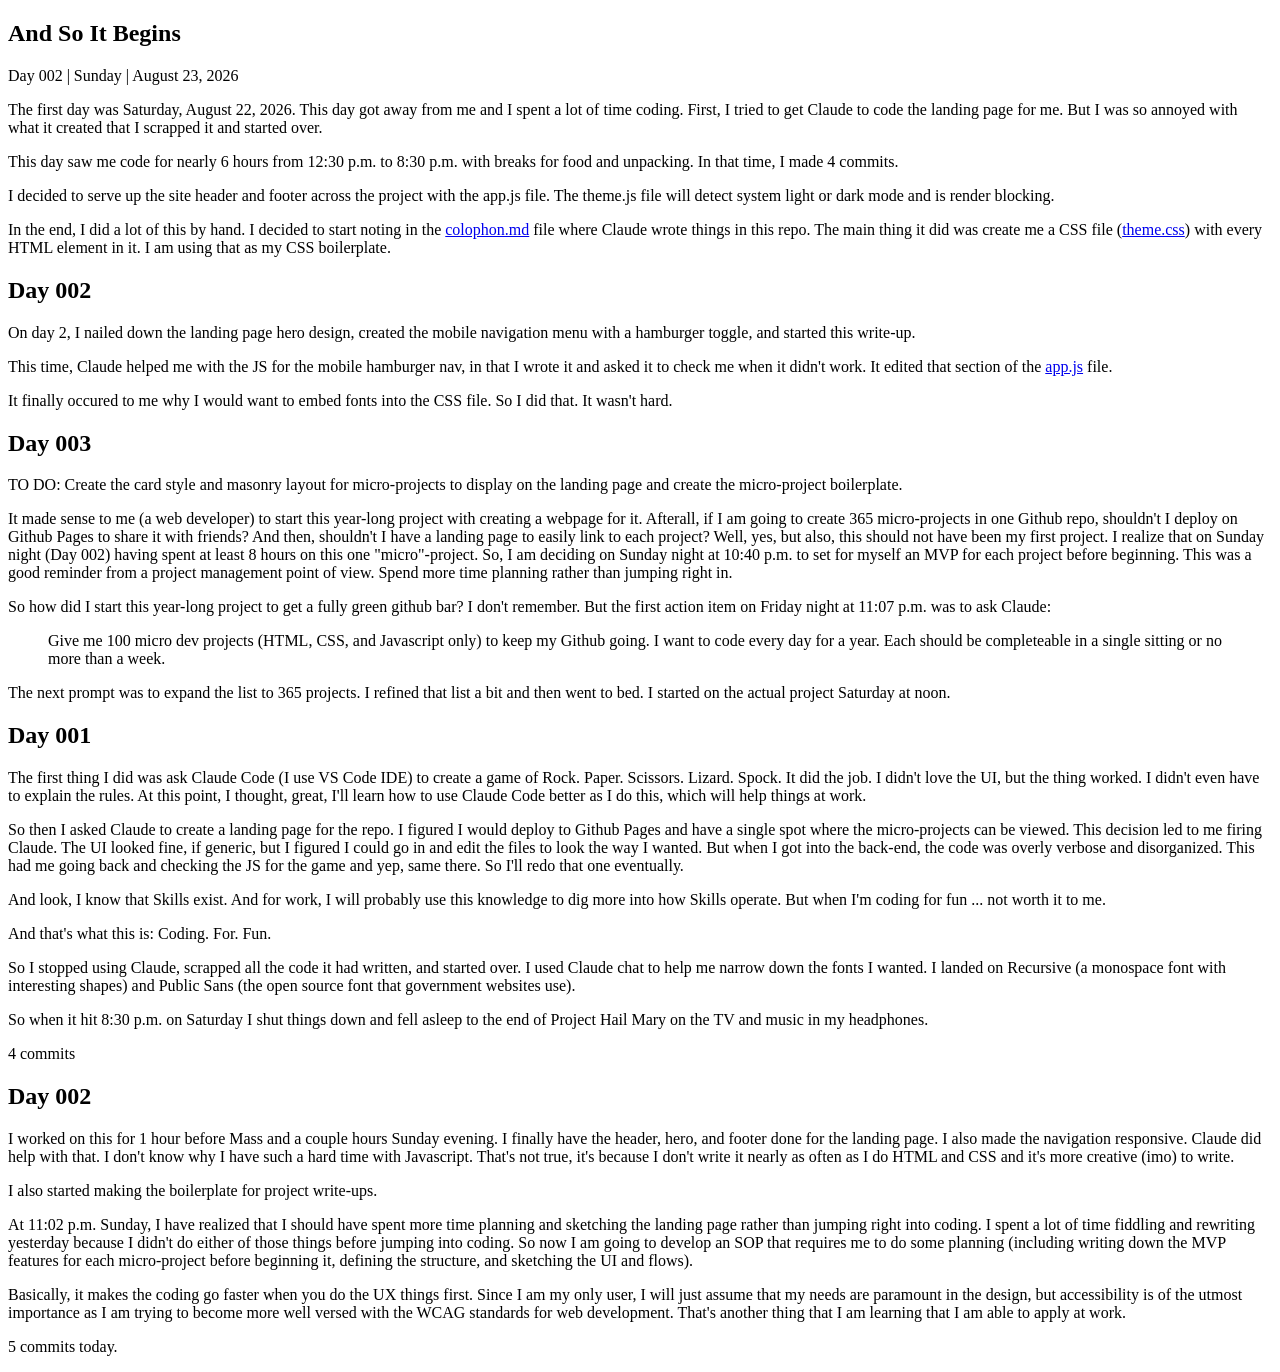
==== log/002/index.html @ 308d86f6 "Started Log and Boilerplate Started writing about this endeavor in a log folder. Also started creati" ====
<!DOCTYPE html>
<html lang="en">
<head>
  <meta charset="UTF-8">
  <meta name="viewport" content="width=device-width">
  <meta name="text-scale" content="scale">
  <title>Day 002 | And So It Begins | Developer Playground</title>
  <script src="/developer-playground/global-scripts/theme.js"></script>
  <link rel="stylesheet" href="style.css">
  <!-- FAVICON -->
  <link rel="apple-touch-icon" sizes="180x180" href="/developer-playground/favicon/apple-touch-icon.png">
  <link rel="icon" type="image/png" sizes="32x32" href="/developer-playground/favicon/favicon-32x32.png">
  <link rel="icon" type="image/png" sizes="16x16" href="/developer-playground/favicon/favicon-16x16.png">
  <link rel="manifest" href="/developer-playground/favicon/site.webmanifest">

  <link rel="canonical" href="https://aliciasecord.com/developer-playground/log/002">
  <link rel="me" href="https://mastodon.social/@atomicpixie">

  <meta name="description" content="This is my first log since starting the project. I fired Claude on Day 001. I am having fun.">
  <meta property="og:image" content="/developer-playground/images/LandingPageOGImage.png">
  <meta property="og:url" content="https://aliciasecord.com/dev-playground/log/002">
  <meta name="theme-color" content="#FFADBB">
  <meta property="fediverse:creator" content="@atomicpixie@mastodon.social" >
</head>

<body>
  <header><!-- site nav / back-to-home link --></header>

  <main>
    <article>
      <header class="hero">
        <h1>And So It Begins</h1>
        <p class="subtitle">Day 002 | Sunday | August 23, 2026</p>
      </header>
      <section class="log">
        <p>The first day was Saturday, August 22, 2026. This day got away from me and I spent a lot of time coding. First, I tried to get Claude to code the landing page for me. But I was so annoyed with what it created that I scrapped it and started over.</p>
        <p>This day saw me code for nearly 6 hours from 12:30 p.m. to 8:30 p.m. with breaks for food and unpacking. In that time, I made 4 commits.</p>
        <p>I decided to serve up the site header and footer across the project with the app.js file. The theme.js file will detect system light or dark mode and is render blocking.</p>
        <p>In the end, I did a lot of this by hand. I decided to start noting in the <a href="https://github.com/aliciasecord/developer-playground/blob/main/resources/colophon.md" target="_blank">colophon.md</a> file where Claude wrote things in this repo. The main thing it did was create me a CSS file (<a href="https://github.com/aliciasecord/developer-playground/blob/main/global-styles/theme.css" target="_blank">theme.css</a>) with every HTML element in it. I am using that as my CSS boilerplate.</p>
        <h2>Day 002</h2> 
        <p>On day 2, I nailed down the landing page hero design, created the mobile navigation menu with a hamburger toggle, and started this write-up.</p>
        <p>This time, Claude helped me with the JS for the mobile hamburger nav, in that I wrote it and asked it to check me when it didn't work. It edited that section of the <a href="https://github.com/aliciasecord/developer-playground/blob/main/global-scripts/app.js" target="_blank">app.js</a> file.</p>
        <p>It finally occured to me why I would want to embed fonts into the CSS file. So I did that. It wasn't hard. </p>
        <h2>Day 003</h2>
        <p>TO DO: Create the card style and masonry layout for micro-projects to display on the landing page and create the micro-project boilerplate.</p>
      </section>

<section>
<p>It made sense to me (a web developer) to start this year-long project with creating a webpage for it. Afterall, if I am going to create 365 micro-projects in one Github repo, shouldn't I deploy on Github Pages to share it with friends? And then, shouldn't I have a landing page to easily link to each project? Well, yes, but also, this should not have been my first project. I realize that on Sunday night (Day 002) having spent at least 8 hours on this one "micro"-project. So, I am deciding on Sunday night at 10:40 p.m. to set for myself an MVP for each project before beginning. This was a good reminder from a project management point of view. Spend more time planning rather than jumping right in.</p>

<p>So how did I start this year-long project to get a fully green github bar? I don't remember. But the first action item on Friday night at 11:07 p.m. was to ask Claude:</p>

<blockquote>
    Give me 100 micro dev projects (HTML, CSS, and Javascript only) to keep my Github going. I want to code every day for a year. Each should be completeable in a single sitting or no more than a week.
</blockquote>

<p>The next prompt was to expand the list to 365 projects. I refined that list a bit and then went to bed. I started on the actual project Saturday at noon.</p>

<h2>Day 001</h2>

<p>The first thing I did was ask Claude Code (I use VS Code IDE) to create a game of Rock. Paper. Scissors. Lizard. Spock. It did the job. I didn't love the UI, but the thing worked. I didn't even have to explain the rules. At this point, I thought, great, I'll learn how to use Claude Code better as I do this, which will help things at work.</p>

<p>So then I asked Claude to create a landing page for the repo. I figured I would deploy to Github Pages and have a single spot where the micro-projects can be viewed. This decision led to me firing Claude. The UI looked fine, if generic, but I figured I could go in and edit the files to look the way I wanted. But when I got into the back-end, the code was overly verbose and disorganized. This had me going back and checking the JS for the game and yep, same there. So I'll redo that one eventually.</p>

<p>And look, I know that Skills exist. And for work, I will probably use this knowledge to dig more into how Skills operate. But when I'm coding for fun ... not worth it to me.</p>

<p>And that's what this is: Coding. For. Fun.</p>

<p>So I stopped using Claude, scrapped all the code it had written, and started over. I used Claude chat to help me narrow down the fonts I wanted. I landed on Recursive (a monospace font with interesting shapes) and Public Sans (the open source font that government websites use).</p>

<p>So when it hit 8:30 p.m. on Saturday I shut things down and fell asleep to the end of Project Hail Mary on the TV and music in my headphones.</p>

<p>4 commits</p>

<h2>Day 002</h2>

<p>I worked on this for 1 hour before Mass and a couple hours Sunday evening. I finally have the header, hero, and footer done for the landing page. I also made the navigation responsive. Claude did help with that. I don't know why I have such a hard time with Javascript. That's not true, it's because I don't write it nearly as often as I do HTML and CSS and it's more creative (imo) to write.</p>

<p>I also started making the boilerplate for project write-ups.</p>

<p>At 11:02 p.m. Sunday, I have realized that I should have spent more time planning and sketching the landing page rather than jumping right into coding. I spent a lot of time fiddling and rewriting yesterday because I didn't do either of those things before jumping into coding. So now I am going to develop an SOP that requires me to do some planning (including writing down the MVP features for each micro-project before beginning it, defining the structure, and sketching the UI and flows).</p>

<p>Basically, it makes the coding go faster when you do the UX things first. Since I am my only user, I will just assume that my needs are paramount in the design, but accessibility is of the utmost importance as I am trying to become more well versed with the WCAG standards for web development. That's another thing that I am learning that I am able to apply at work.</p>

<p>5 commits today.</p>

</section>

      <footer class="article-footer">
        <!-- tags, link to the live demo/repo folder, prev/next project -->
      </footer>
    </article>
  </main>

  <footer><!-- site footer / colophon link --></footer>
</body>
</html>
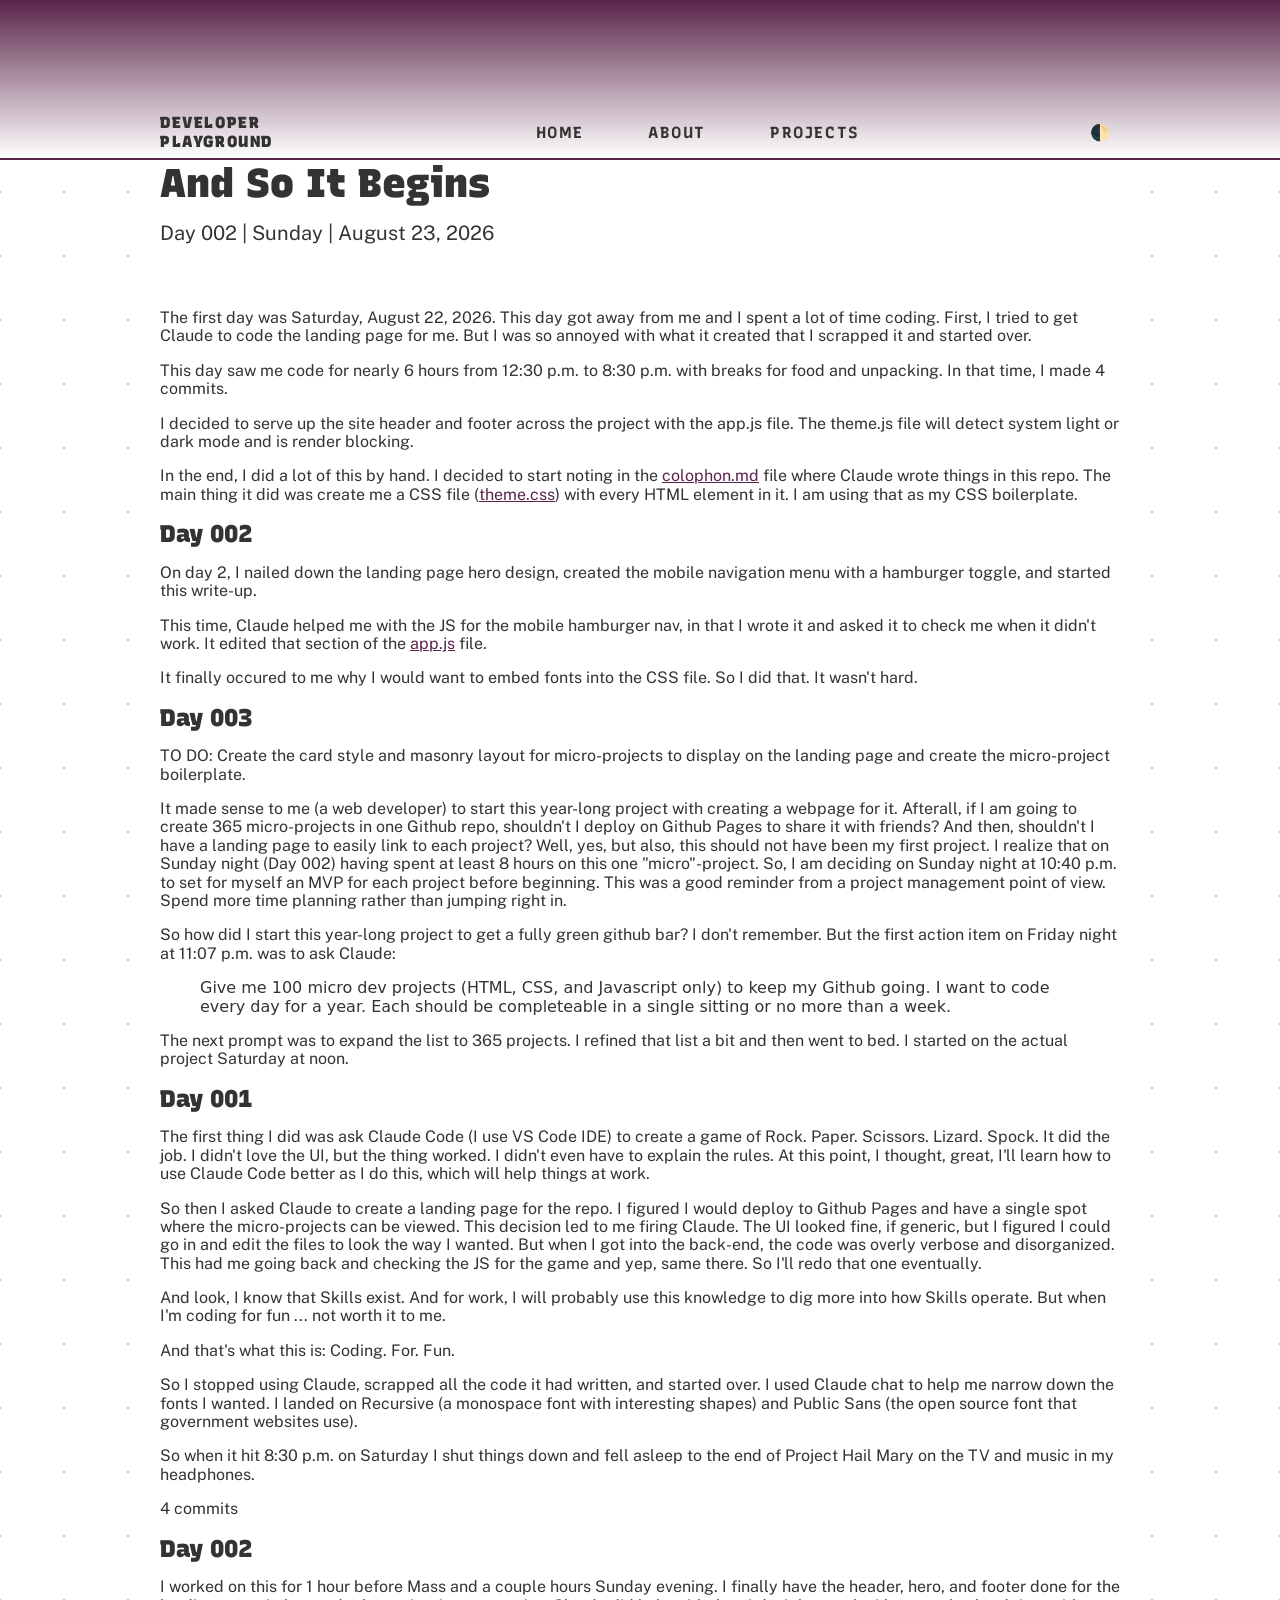
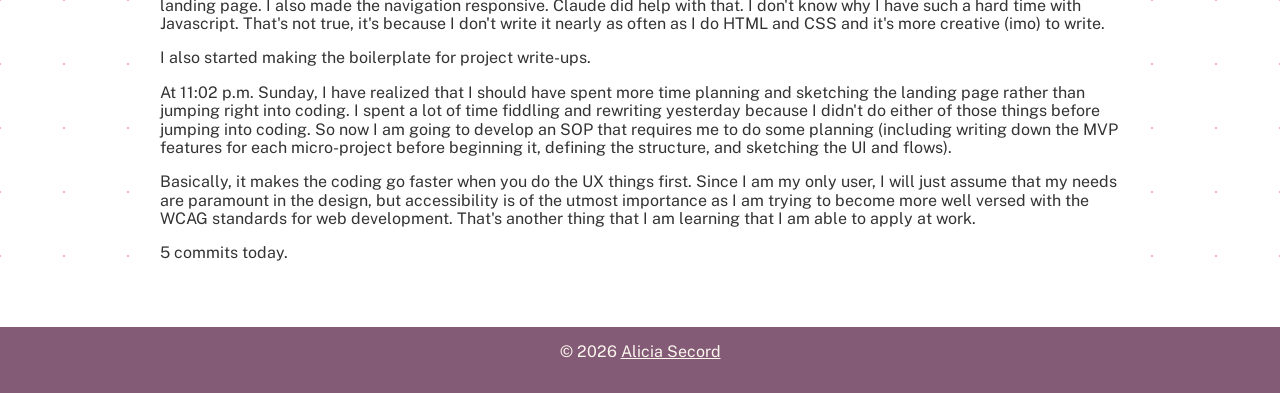
==== commit 1d681529: "project scaffolding Wrote and refined templates for the repetitive pages of the project" ====
--- a/log/002/index.html
+++ b/log/002/index.html
@@ -5,19 +5,20 @@
   <meta name="viewport" content="width=device-width">
   <meta name="text-scale" content="scale">
   <title>Day 002 | And So It Begins | Developer Playground</title>
-  <script src="/developer-playground/global-scripts/theme.js"></script>
+  <script src="../../global-scripts/theme.js"></script>
+  <link rel="stylesheet" href="../../style.css">
   <link rel="stylesheet" href="style.css">
   <!-- FAVICON -->
-  <link rel="apple-touch-icon" sizes="180x180" href="/developer-playground/favicon/apple-touch-icon.png">
-  <link rel="icon" type="image/png" sizes="32x32" href="/developer-playground/favicon/favicon-32x32.png">
-  <link rel="icon" type="image/png" sizes="16x16" href="/developer-playground/favicon/favicon-16x16.png">
-  <link rel="manifest" href="/developer-playground/favicon/site.webmanifest">
+  <link rel="apple-touch-icon" sizes="180x180" href="../../favicon/apple-touch-icon.png">
+  <link rel="icon" type="image/png" sizes="32x32" href="../../favicon/favicon-32x32.png">
+  <link rel="icon" type="image/png" sizes="16x16" href="../../favicon/favicon-16x16.png">
+  <link rel="manifest" href="../../favicon/site.webmanifest">
 
   <link rel="canonical" href="https://aliciasecord.com/developer-playground/log/002">
   <link rel="me" href="https://mastodon.social/@atomicpixie">
 
   <meta name="description" content="This is my first log since starting the project. I fired Claude on Day 001. I am having fun.">
-  <meta property="og:image" content="/developer-playground/images/LandingPageOGImage.png">
+  <meta property="og:image" content="../../images/LandingPageOGImage.png">
   <meta property="og:url" content="https://aliciasecord.com/dev-playground/log/002">
   <meta name="theme-color" content="#FFADBB">
   <meta property="fediverse:creator" content="@atomicpixie@mastodon.social" >
@@ -28,10 +29,11 @@
 
   <main>
     <article>
-      <header class="hero">
+      <div class="inner">
+      <section class="hero">
         <h1>And So It Begins</h1>
         <p class="subtitle">Day 002 | Sunday | August 23, 2026</p>
-      </header>
+      </section>
       <section class="log">
         <p>The first day was Saturday, August 22, 2026. This day got away from me and I spent a lot of time coding. First, I tried to get Claude to code the landing page for me. But I was so annoyed with what it created that I scrapped it and started over.</p>
         <p>This day saw me code for nearly 6 hours from 12:30 p.m. to 8:30 p.m. with breaks for food and unpacking. In that time, I made 4 commits.</p>
@@ -86,12 +88,14 @@
 
 </section>
 
-      <footer class="article-footer">
+      <section class="article-footer" id="article-footer">
         <!-- tags, link to the live demo/repo folder, prev/next project -->
-      </footer>
+      </section>
+      </div>
     </article>
   </main>
 
   <footer><!-- site footer / colophon link --></footer>
+  <script src="../../global-scripts/app.js"></script>
 </body>
 </html>
--- a/style.css
+++ b/style.css
@@ -0,0 +1,8 @@
+@import url('https://fonts.googleapis.com/css2?family=Public+Sans:ital,wght@0,100..900;1,100..900&family=Recursive:wght@300..1000&display=swap');
+@import url(global-styles/1_modern-normalize.css) layer(reset);
+@import url(global-styles/2_tokens.css) layer(tokens);
+@import url(global-styles/3_utilities.css) layer(utilities);
+@import url(global-styles/4_theme.css) layer(theme);
+@import url(global-styles/5_patterns.css) layer(patterns);
+
+@layer patterns, theme, utilities, tokens, reset;
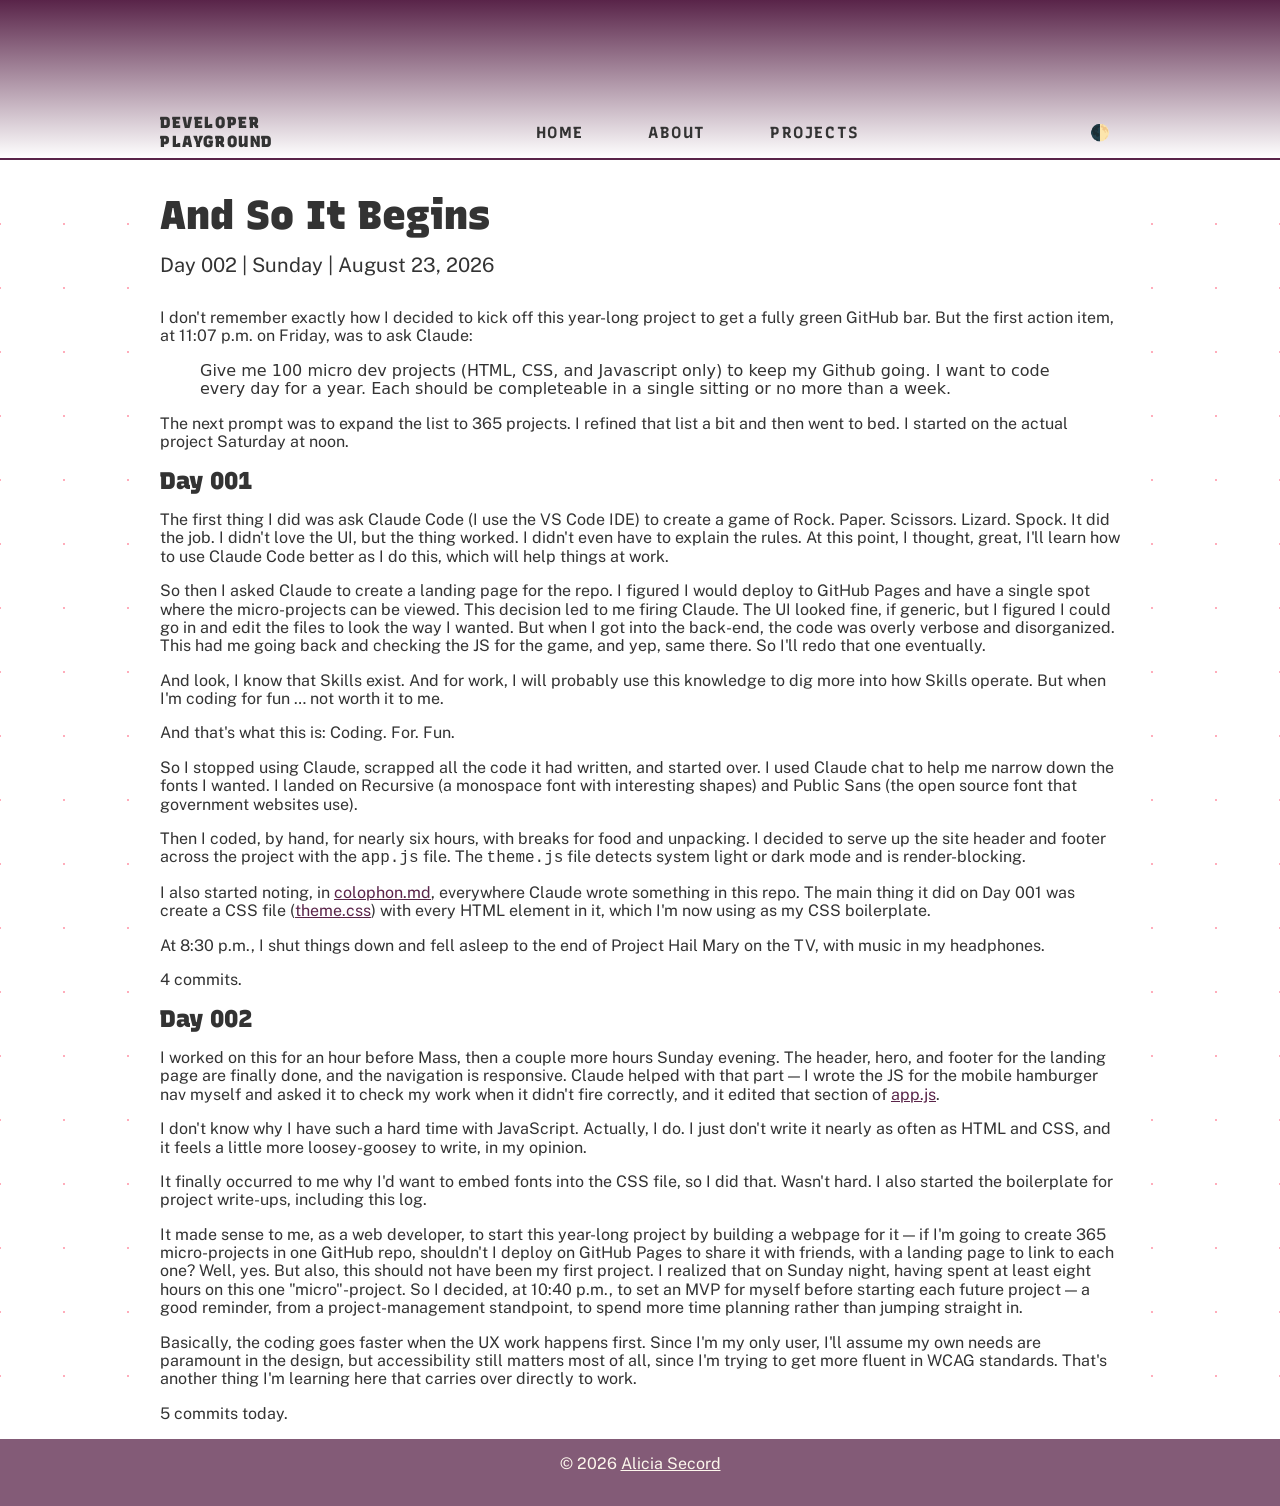
==== commit 972a6075: "More Scaffolding and Home Page updates" ====
--- a/log/002/index.html
+++ b/log/002/index.html
@@ -34,59 +34,51 @@
         <h1>And So It Begins</h1>
         <p class="subtitle">Day 002 | Sunday | August 23, 2026</p>
       </section>
+
       <section class="log">
-        <p>The first day was Saturday, August 22, 2026. This day got away from me and I spent a lot of time coding. First, I tried to get Claude to code the landing page for me. But I was so annoyed with what it created that I scrapped it and started over.</p>
-        <p>This day saw me code for nearly 6 hours from 12:30 p.m. to 8:30 p.m. with breaks for food and unpacking. In that time, I made 4 commits.</p>
-        <p>I decided to serve up the site header and footer across the project with the app.js file. The theme.js file will detect system light or dark mode and is render blocking.</p>
-        <p>In the end, I did a lot of this by hand. I decided to start noting in the <a href="https://github.com/aliciasecord/developer-playground/blob/main/resources/colophon.md" target="_blank">colophon.md</a> file where Claude wrote things in this repo. The main thing it did was create me a CSS file (<a href="https://github.com/aliciasecord/developer-playground/blob/main/global-styles/theme.css" target="_blank">theme.css</a>) with every HTML element in it. I am using that as my CSS boilerplate.</p>
-        <h2>Day 002</h2> 
-        <p>On day 2, I nailed down the landing page hero design, created the mobile navigation menu with a hamburger toggle, and started this write-up.</p>
-        <p>This time, Claude helped me with the JS for the mobile hamburger nav, in that I wrote it and asked it to check me when it didn't work. It edited that section of the <a href="https://github.com/aliciasecord/developer-playground/blob/main/global-scripts/app.js" target="_blank">app.js</a> file.</p>
-        <p>It finally occured to me why I would want to embed fonts into the CSS file. So I did that. It wasn't hard. </p>
-        <h2>Day 003</h2>
-        <p>TO DO: Create the card style and masonry layout for micro-projects to display on the landing page and create the micro-project boilerplate.</p>
-      </section>
+        <p>I don't remember exactly how I decided to kick off this year-long project to get a fully green GitHub bar. But the first action item, at 11:07 p.m. on Friday, was to ask Claude:</p>
 
-<section>
-<p>It made sense to me (a web developer) to start this year-long project with creating a webpage for it. Afterall, if I am going to create 365 micro-projects in one Github repo, shouldn't I deploy on Github Pages to share it with friends? And then, shouldn't I have a landing page to easily link to each project? Well, yes, but also, this should not have been my first project. I realize that on Sunday night (Day 002) having spent at least 8 hours on this one "micro"-project. So, I am deciding on Sunday night at 10:40 p.m. to set for myself an MVP for each project before beginning. This was a good reminder from a project management point of view. Spend more time planning rather than jumping right in.</p>
+        <blockquote>
+          Give me 100 micro dev projects (HTML, CSS, and Javascript only) to keep my Github going. I want to code every day for a year. Each should be completeable in a single sitting or no more than a week.
+        </blockquote>
 
-<p>So how did I start this year-long project to get a fully green github bar? I don't remember. But the first action item on Friday night at 11:07 p.m. was to ask Claude:</p>
+        <p>The next prompt was to expand the list to 365 projects. I refined that list a bit and then went to bed. I started on the actual project Saturday at noon.</p>
 
-<blockquote>
-    Give me 100 micro dev projects (HTML, CSS, and Javascript only) to keep my Github going. I want to code every day for a year. Each should be completeable in a single sitting or no more than a week.
-</blockquote>
+        <h2>Day 001</h2>
 
-<p>The next prompt was to expand the list to 365 projects. I refined that list a bit and then went to bed. I started on the actual project Saturday at noon.</p>
+        <p>The first thing I did was ask Claude Code (I use the VS Code IDE) to create a game of Rock. Paper. Scissors. Lizard. Spock. It did the job. I didn't love the UI, but the thing worked. I didn't even have to explain the rules. At this point, I thought, great, I'll learn how to use Claude Code better as I do this, which will help things at work.</p>
 
-<h2>Day 001</h2>
+        <p>So then I asked Claude to create a landing page for the repo. I figured I would deploy to GitHub Pages and have a single spot where the micro-projects can be viewed. This decision led to me firing Claude. The UI looked fine, if generic, but I figured I could go in and edit the files to look the way I wanted. But when I got into the back-end, the code was overly verbose and disorganized. This had me going back and checking the JS for the game, and yep, same there. So I'll redo that one eventually.</p>
 
-<p>The first thing I did was ask Claude Code (I use VS Code IDE) to create a game of Rock. Paper. Scissors. Lizard. Spock. It did the job. I didn't love the UI, but the thing worked. I didn't even have to explain the rules. At this point, I thought, great, I'll learn how to use Claude Code better as I do this, which will help things at work.</p>
+        <p>And look, I know that Skills exist. And for work, I will probably use this knowledge to dig more into how Skills operate. But when I'm coding for fun &hellip; not worth it to me.</p>
 
-<p>So then I asked Claude to create a landing page for the repo. I figured I would deploy to Github Pages and have a single spot where the micro-projects can be viewed. This decision led to me firing Claude. The UI looked fine, if generic, but I figured I could go in and edit the files to look the way I wanted. But when I got into the back-end, the code was overly verbose and disorganized. This had me going back and checking the JS for the game and yep, same there. So I'll redo that one eventually.</p>
+        <p>And that's what this is: Coding. For. Fun.</p>
 
-<p>And look, I know that Skills exist. And for work, I will probably use this knowledge to dig more into how Skills operate. But when I'm coding for fun ... not worth it to me.</p>
+        <p>So I stopped using Claude, scrapped all the code it had written, and started over. I used Claude chat to help me narrow down the fonts I wanted. I landed on Recursive (a monospace font with interesting shapes) and Public Sans (the open source font that government websites use).</p>
 
-<p>And that's what this is: Coding. For. Fun.</p>
+        <p>Then I coded, by hand, for nearly six hours, with breaks for food and unpacking. I decided to serve up the site header and footer across the project with the <code>app.js</code> file. The <code>theme.js</code> file detects system light or dark mode and is render-blocking.</p>
 
-<p>So I stopped using Claude, scrapped all the code it had written, and started over. I used Claude chat to help me narrow down the fonts I wanted. I landed on Recursive (a monospace font with interesting shapes) and Public Sans (the open source font that government websites use).</p>
+        <p>I also started noting, in <a href="https://github.com/aliciasecord/developer-playground/blob/main/resources/colophon.md" target="_blank">colophon.md</a>, everywhere Claude wrote something in this repo. The main thing it did on Day 001 was create a CSS file (<a href="https://github.com/aliciasecord/developer-playground/blob/main/global-styles/theme.css" target="_blank">theme.css</a>) with every HTML element in it, which I'm now using as my CSS boilerplate.</p>
 
-<p>So when it hit 8:30 p.m. on Saturday I shut things down and fell asleep to the end of Project Hail Mary on the TV and music in my headphones.</p>
+        <p>At 8:30 p.m., I shut things down and fell asleep to the end of Project Hail Mary on the TV, with music in my headphones.</p>
 
-<p>4 commits</p>
+        <p>4 commits.</p>
 
-<h2>Day 002</h2>
+        <h2>Day 002</h2>
 
-<p>I worked on this for 1 hour before Mass and a couple hours Sunday evening. I finally have the header, hero, and footer done for the landing page. I also made the navigation responsive. Claude did help with that. I don't know why I have such a hard time with Javascript. That's not true, it's because I don't write it nearly as often as I do HTML and CSS and it's more creative (imo) to write.</p>
+        <p>I worked on this for an hour before Mass, then a couple more hours Sunday evening. The header, hero, and footer for the landing page are finally done, and the navigation is responsive. Claude helped with that part — I wrote the JS for the mobile hamburger nav myself and asked it to check my work when it didn't fire correctly, and it edited that section of <a href="https://github.com/aliciasecord/developer-playground/blob/main/global-scripts/app.js" target="_blank">app.js</a>.</p>
 
-<p>I also started making the boilerplate for project write-ups.</p>
+        <p>I don't know why I have such a hard time with JavaScript. Actually, I do. I just don't write it nearly as often as HTML and CSS, and it feels a little more loosey-goosey to write, in my opinion.</p>
 
-<p>At 11:02 p.m. Sunday, I have realized that I should have spent more time planning and sketching the landing page rather than jumping right into coding. I spent a lot of time fiddling and rewriting yesterday because I didn't do either of those things before jumping into coding. So now I am going to develop an SOP that requires me to do some planning (including writing down the MVP features for each micro-project before beginning it, defining the structure, and sketching the UI and flows).</p>
+        <p>It finally occurred to me why I'd want to embed fonts into the CSS file, so I did that. Wasn't hard. I also started the boilerplate for project write-ups, including this log.</p>
 
-<p>Basically, it makes the coding go faster when you do the UX things first. Since I am my only user, I will just assume that my needs are paramount in the design, but accessibility is of the utmost importance as I am trying to become more well versed with the WCAG standards for web development. That's another thing that I am learning that I am able to apply at work.</p>
+        <p>It made sense to me, as a web developer, to start this year-long project by building a webpage for it — if I'm going to create 365 micro-projects in one GitHub repo, shouldn't I deploy on GitHub Pages to share it with friends, with a landing page to link to each one? Well, yes. But also, this should not have been my first project. I realized that on Sunday night, having spent at least eight hours on this one "micro"-project. So I decided, at 10:40 p.m., to set an MVP for myself before starting each future project — a good reminder, from a project-management standpoint, to spend more time planning rather than jumping straight in.</p>
 
-<p>5 commits today.</p>
+        <p>Basically, the coding goes faster when the UX work happens first. Since I'm my only user, I'll assume my own needs are paramount in the design, but accessibility still matters most of all, since I'm trying to get more fluent in WCAG standards. That's another thing I'm learning here that carries over directly to work.</p>
 
-</section>
+        <p>5 commits today.</p>
+
+      </section>      
 
       <section class="article-footer" id="article-footer">
         <!-- tags, link to the live demo/repo folder, prev/next project -->
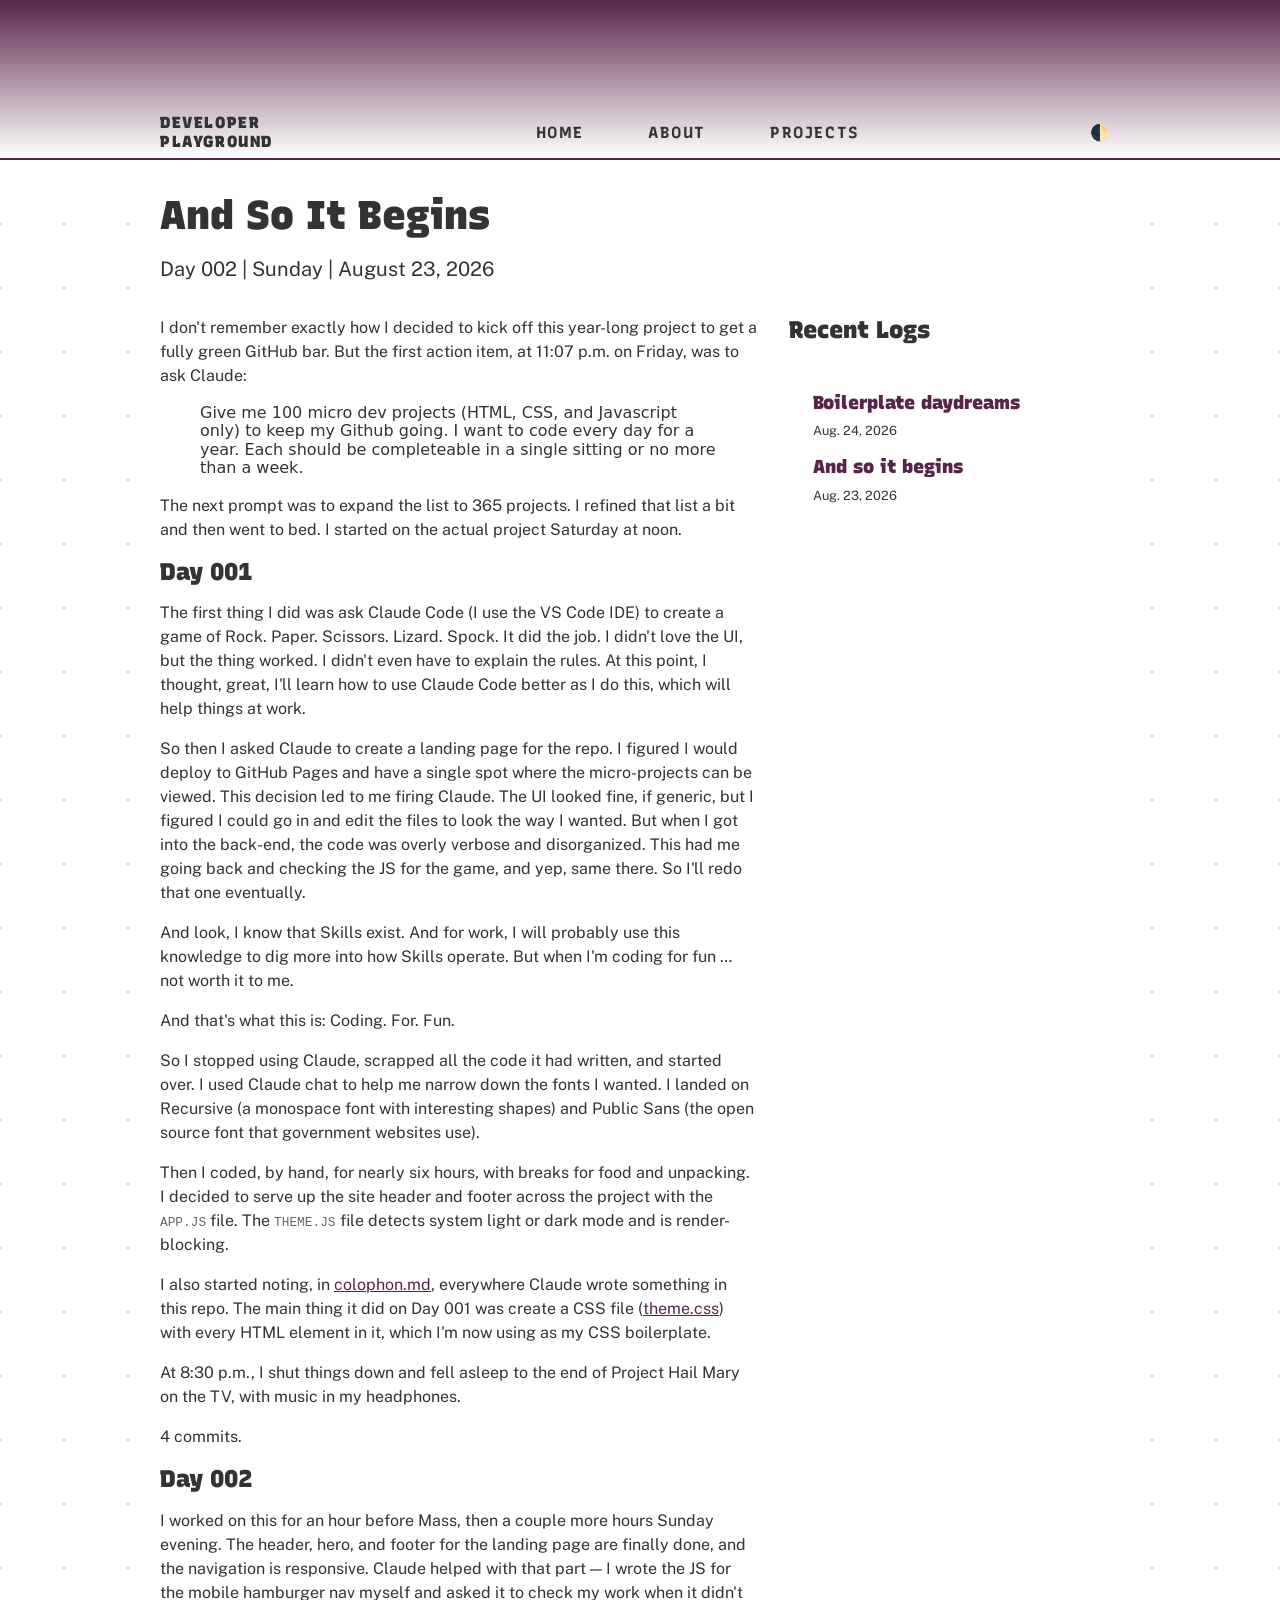
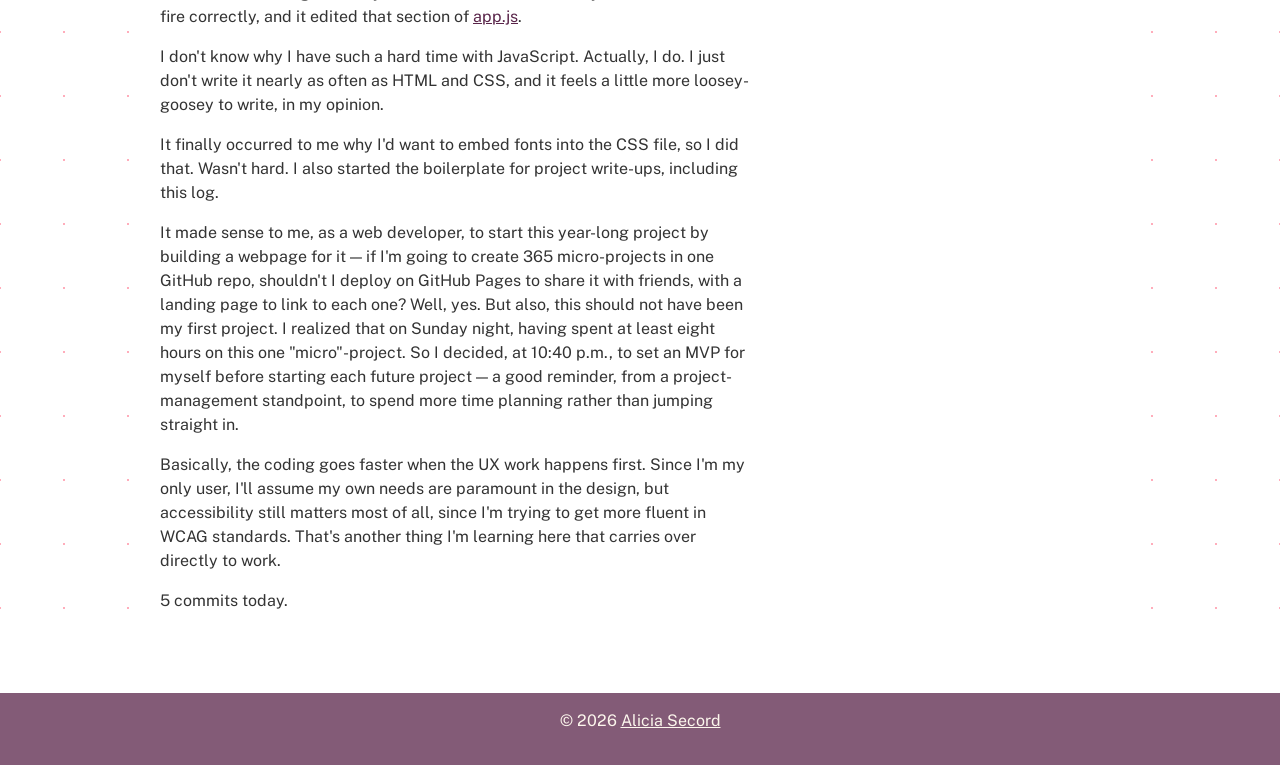
==== commit 4489b38a: "Wrote Day 004 Reflection" ====
--- a/log/002/index.html
+++ b/log/002/index.html
@@ -34,52 +34,56 @@
         <h1>And So It Begins</h1>
         <p class="subtitle">Day 002 | Sunday | August 23, 2026</p>
       </section>
+      <div class="flex-row">
+        <section class="log size-2-3">
+          <p>I don't remember exactly how I decided to kick off this year-long project to get a fully green GitHub bar. But the first action item, at 11:07 p.m. on Friday, was to ask Claude:</p>
 
-      <section class="log">
-        <p>I don't remember exactly how I decided to kick off this year-long project to get a fully green GitHub bar. But the first action item, at 11:07 p.m. on Friday, was to ask Claude:</p>
+          <blockquote>
+            Give me 100 micro dev projects (HTML, CSS, and Javascript only) to keep my Github going. I want to code every day for a year. Each should be completeable in a single sitting or no more than a week.
+          </blockquote>
 
-        <blockquote>
-          Give me 100 micro dev projects (HTML, CSS, and Javascript only) to keep my Github going. I want to code every day for a year. Each should be completeable in a single sitting or no more than a week.
-        </blockquote>
+          <p>The next prompt was to expand the list to 365 projects. I refined that list a bit and then went to bed. I started on the actual project Saturday at noon.</p>
 
-        <p>The next prompt was to expand the list to 365 projects. I refined that list a bit and then went to bed. I started on the actual project Saturday at noon.</p>
+          <h2>Day 001</h2>
 
-        <h2>Day 001</h2>
+          <p>The first thing I did was ask Claude Code (I use the VS Code IDE) to create a game of Rock. Paper. Scissors. Lizard. Spock. It did the job. I didn't love the UI, but the thing worked. I didn't even have to explain the rules. At this point, I thought, great, I'll learn how to use Claude Code better as I do this, which will help things at work.</p>
 
-        <p>The first thing I did was ask Claude Code (I use the VS Code IDE) to create a game of Rock. Paper. Scissors. Lizard. Spock. It did the job. I didn't love the UI, but the thing worked. I didn't even have to explain the rules. At this point, I thought, great, I'll learn how to use Claude Code better as I do this, which will help things at work.</p>
+          <p>So then I asked Claude to create a landing page for the repo. I figured I would deploy to GitHub Pages and have a single spot where the micro-projects can be viewed. This decision led to me firing Claude. The UI looked fine, if generic, but I figured I could go in and edit the files to look the way I wanted. But when I got into the back-end, the code was overly verbose and disorganized. This had me going back and checking the JS for the game, and yep, same there. So I'll redo that one eventually.</p>
 
-        <p>So then I asked Claude to create a landing page for the repo. I figured I would deploy to GitHub Pages and have a single spot where the micro-projects can be viewed. This decision led to me firing Claude. The UI looked fine, if generic, but I figured I could go in and edit the files to look the way I wanted. But when I got into the back-end, the code was overly verbose and disorganized. This had me going back and checking the JS for the game, and yep, same there. So I'll redo that one eventually.</p>
+          <p>And look, I know that Skills exist. And for work, I will probably use this knowledge to dig more into how Skills operate. But when I'm coding for fun &hellip; not worth it to me.</p>
 
-        <p>And look, I know that Skills exist. And for work, I will probably use this knowledge to dig more into how Skills operate. But when I'm coding for fun &hellip; not worth it to me.</p>
+          <p>And that's what this is: Coding. For. Fun.</p>
 
-        <p>And that's what this is: Coding. For. Fun.</p>
+          <p>So I stopped using Claude, scrapped all the code it had written, and started over. I used Claude chat to help me narrow down the fonts I wanted. I landed on Recursive (a monospace font with interesting shapes) and Public Sans (the open source font that government websites use).</p>
 
-        <p>So I stopped using Claude, scrapped all the code it had written, and started over. I used Claude chat to help me narrow down the fonts I wanted. I landed on Recursive (a monospace font with interesting shapes) and Public Sans (the open source font that government websites use).</p>
+          <p>Then I coded, by hand, for nearly six hours, with breaks for food and unpacking. I decided to serve up the site header and footer across the project with the <code>app.js</code> file. The <code>theme.js</code> file detects system light or dark mode and is render-blocking.</p>
 
-        <p>Then I coded, by hand, for nearly six hours, with breaks for food and unpacking. I decided to serve up the site header and footer across the project with the <code>app.js</code> file. The <code>theme.js</code> file detects system light or dark mode and is render-blocking.</p>
+          <p>I also started noting, in <a href="https://github.com/aliciasecord/developer-playground/blob/main/resources/colophon.md" target="_blank">colophon.md</a>, everywhere Claude wrote something in this repo. The main thing it did on Day 001 was create a CSS file (<a href="https://github.com/aliciasecord/developer-playground/blob/main/global-styles/theme.css" target="_blank">theme.css</a>) with every HTML element in it, which I'm now using as my CSS boilerplate.</p>
 
-        <p>I also started noting, in <a href="https://github.com/aliciasecord/developer-playground/blob/main/resources/colophon.md" target="_blank">colophon.md</a>, everywhere Claude wrote something in this repo. The main thing it did on Day 001 was create a CSS file (<a href="https://github.com/aliciasecord/developer-playground/blob/main/global-styles/theme.css" target="_blank">theme.css</a>) with every HTML element in it, which I'm now using as my CSS boilerplate.</p>
+          <p>At 8:30 p.m., I shut things down and fell asleep to the end of Project Hail Mary on the TV, with music in my headphones.</p>
 
-        <p>At 8:30 p.m., I shut things down and fell asleep to the end of Project Hail Mary on the TV, with music in my headphones.</p>
+          <p>4 commits.</p>
 
-        <p>4 commits.</p>
+          <h2>Day 002</h2>
 
-        <h2>Day 002</h2>
+          <p>I worked on this for an hour before Mass, then a couple more hours Sunday evening. The header, hero, and footer for the landing page are finally done, and the navigation is responsive. Claude helped with that part — I wrote the JS for the mobile hamburger nav myself and asked it to check my work when it didn't fire correctly, and it edited that section of <a href="https://github.com/aliciasecord/developer-playground/blob/main/global-scripts/app.js" target="_blank">app.js</a>.</p>
 
-        <p>I worked on this for an hour before Mass, then a couple more hours Sunday evening. The header, hero, and footer for the landing page are finally done, and the navigation is responsive. Claude helped with that part — I wrote the JS for the mobile hamburger nav myself and asked it to check my work when it didn't fire correctly, and it edited that section of <a href="https://github.com/aliciasecord/developer-playground/blob/main/global-scripts/app.js" target="_blank">app.js</a>.</p>
+          <p>I don't know why I have such a hard time with JavaScript. Actually, I do. I just don't write it nearly as often as HTML and CSS, and it feels a little more loosey-goosey to write, in my opinion.</p>
 
-        <p>I don't know why I have such a hard time with JavaScript. Actually, I do. I just don't write it nearly as often as HTML and CSS, and it feels a little more loosey-goosey to write, in my opinion.</p>
+          <p>It finally occurred to me why I'd want to embed fonts into the CSS file, so I did that. Wasn't hard. I also started the boilerplate for project write-ups, including this log.</p>
 
-        <p>It finally occurred to me why I'd want to embed fonts into the CSS file, so I did that. Wasn't hard. I also started the boilerplate for project write-ups, including this log.</p>
+          <p>It made sense to me, as a web developer, to start this year-long project by building a webpage for it — if I'm going to create 365 micro-projects in one GitHub repo, shouldn't I deploy on GitHub Pages to share it with friends, with a landing page to link to each one? Well, yes. But also, this should not have been my first project. I realized that on Sunday night, having spent at least eight hours on this one "micro"-project. So I decided, at 10:40 p.m., to set an MVP for myself before starting each future project — a good reminder, from a project-management standpoint, to spend more time planning rather than jumping straight in.</p>
 
-        <p>It made sense to me, as a web developer, to start this year-long project by building a webpage for it — if I'm going to create 365 micro-projects in one GitHub repo, shouldn't I deploy on GitHub Pages to share it with friends, with a landing page to link to each one? Well, yes. But also, this should not have been my first project. I realized that on Sunday night, having spent at least eight hours on this one "micro"-project. So I decided, at 10:40 p.m., to set an MVP for myself before starting each future project — a good reminder, from a project-management standpoint, to spend more time planning rather than jumping straight in.</p>
+          <p>Basically, the coding goes faster when the UX work happens first. Since I'm my only user, I'll assume my own needs are paramount in the design, but accessibility still matters most of all, since I'm trying to get more fluent in WCAG standards. That's another thing I'm learning here that carries over directly to work.</p>
 
-        <p>Basically, the coding goes faster when the UX work happens first. Since I'm my only user, I'll assume my own needs are paramount in the design, but accessibility still matters most of all, since I'm trying to get more fluent in WCAG standards. That's another thing I'm learning here that carries over directly to work.</p>
+          <p>5 commits today.</p>
 
-        <p>5 commits today.</p>
-
-      </section>      
-
+        </section>      
+        <aside class="size-1-3">
+          <h2>Recent Logs</h2>
+          <div class="log" id="log-home">
+          </div>
+        </aside>
       <section class="article-footer" id="article-footer">
         <!-- tags, link to the live demo/repo folder, prev/next project -->
       </section>
@@ -88,6 +92,7 @@
   </main>
 
   <footer><!-- site footer / colophon link --></footer>
+  <script src="../log.js"></script>
   <script src="../../global-scripts/app.js"></script>
 </body>
 </html>
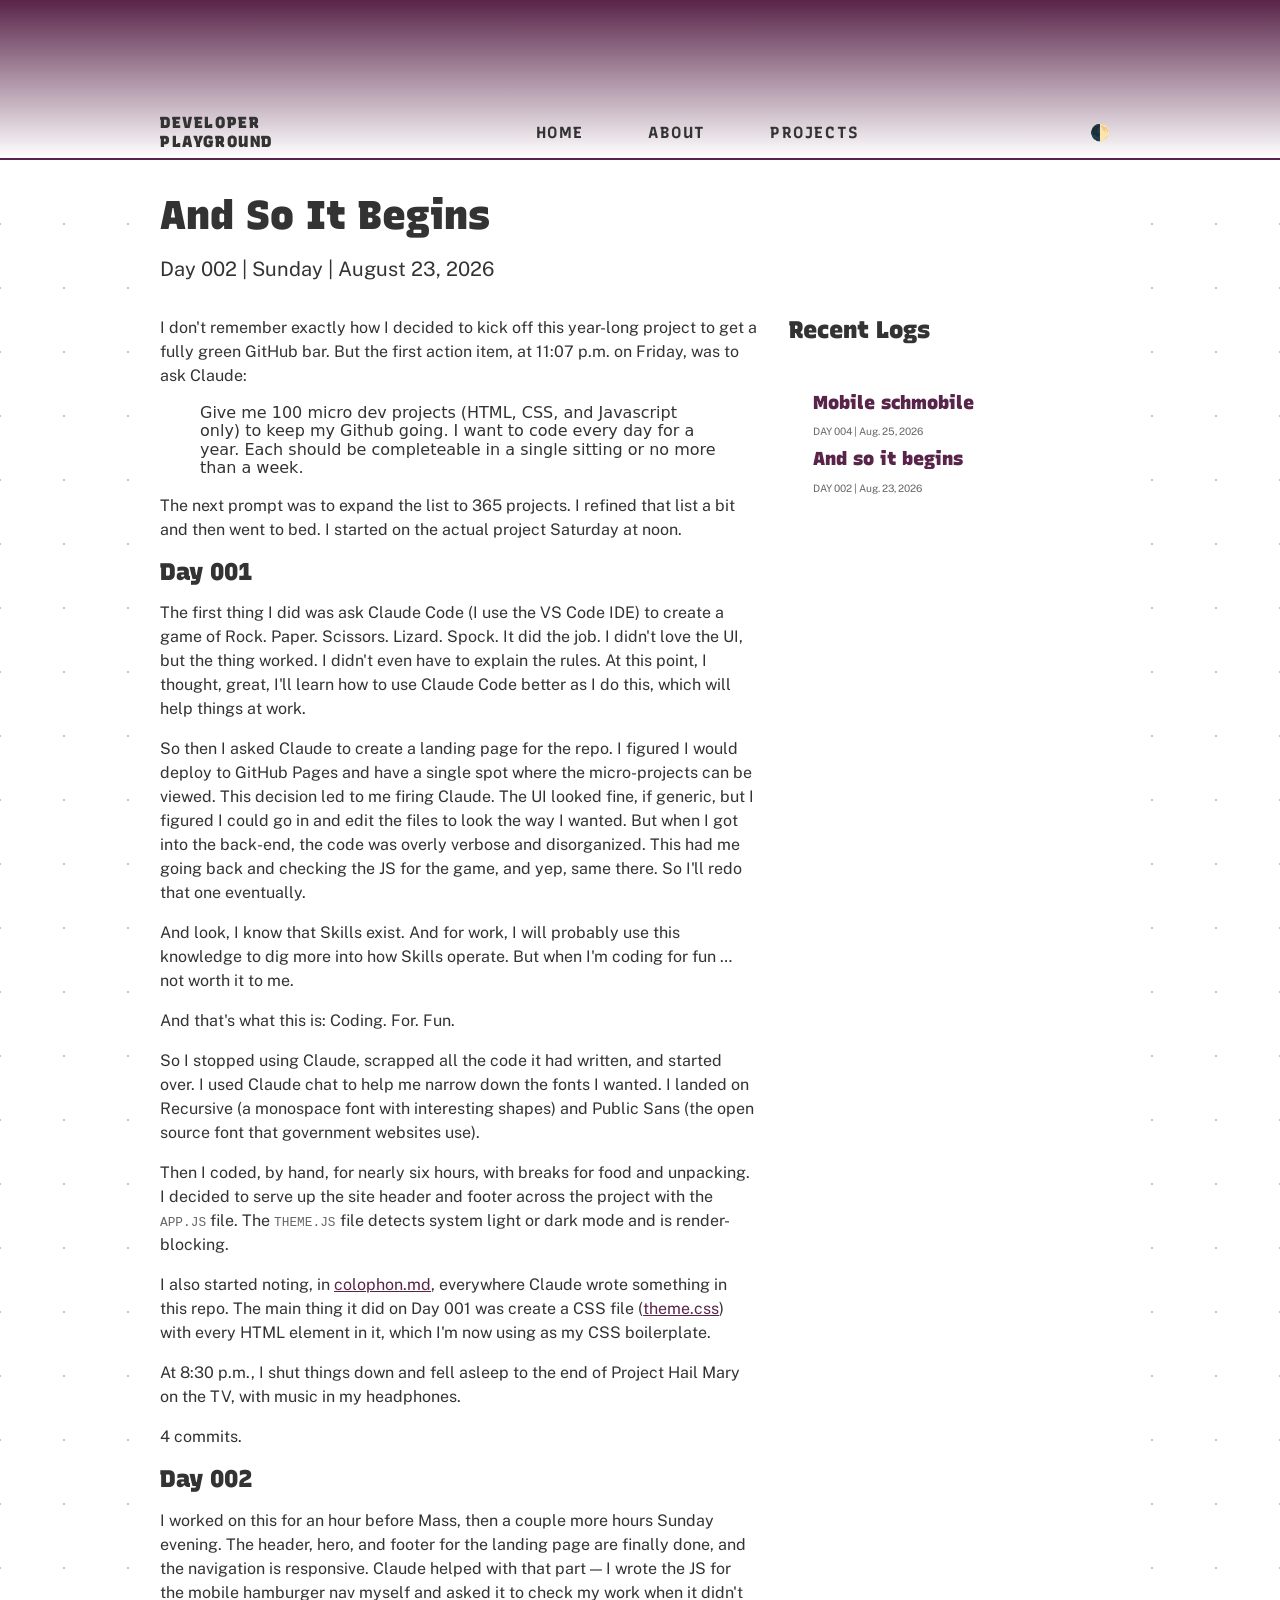
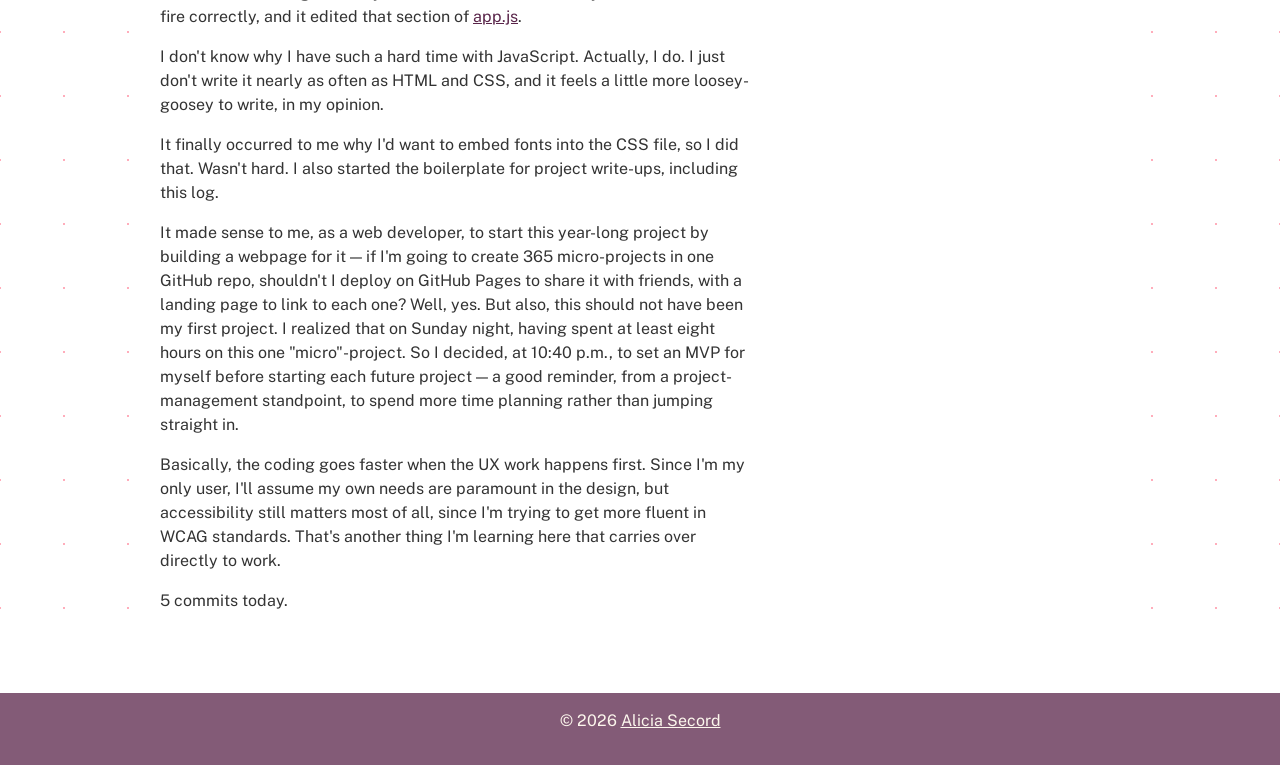
==== commit 614599f5: "Dynamic elements are working" ====
--- a/log/002/index.html
+++ b/log/002/index.html
@@ -81,7 +81,7 @@
         </section>      
         <aside class="size-1-3">
           <h2>Recent Logs</h2>
-          <div class="log" id="log-home">
+          <div class="log" id="log-side">
           </div>
         </aside>
       <section class="article-footer" id="article-footer">
@@ -94,5 +94,9 @@
   <footer><!-- site footer / colophon link --></footer>
   <script src="../log.js"></script>
   <script src="../../global-scripts/app.js"></script>
+  <script>
+    const logSide = document.getElementById('log-side');
+    logSide.innerHTML = recentElement;
+  </script>
 </body>
 </html>
